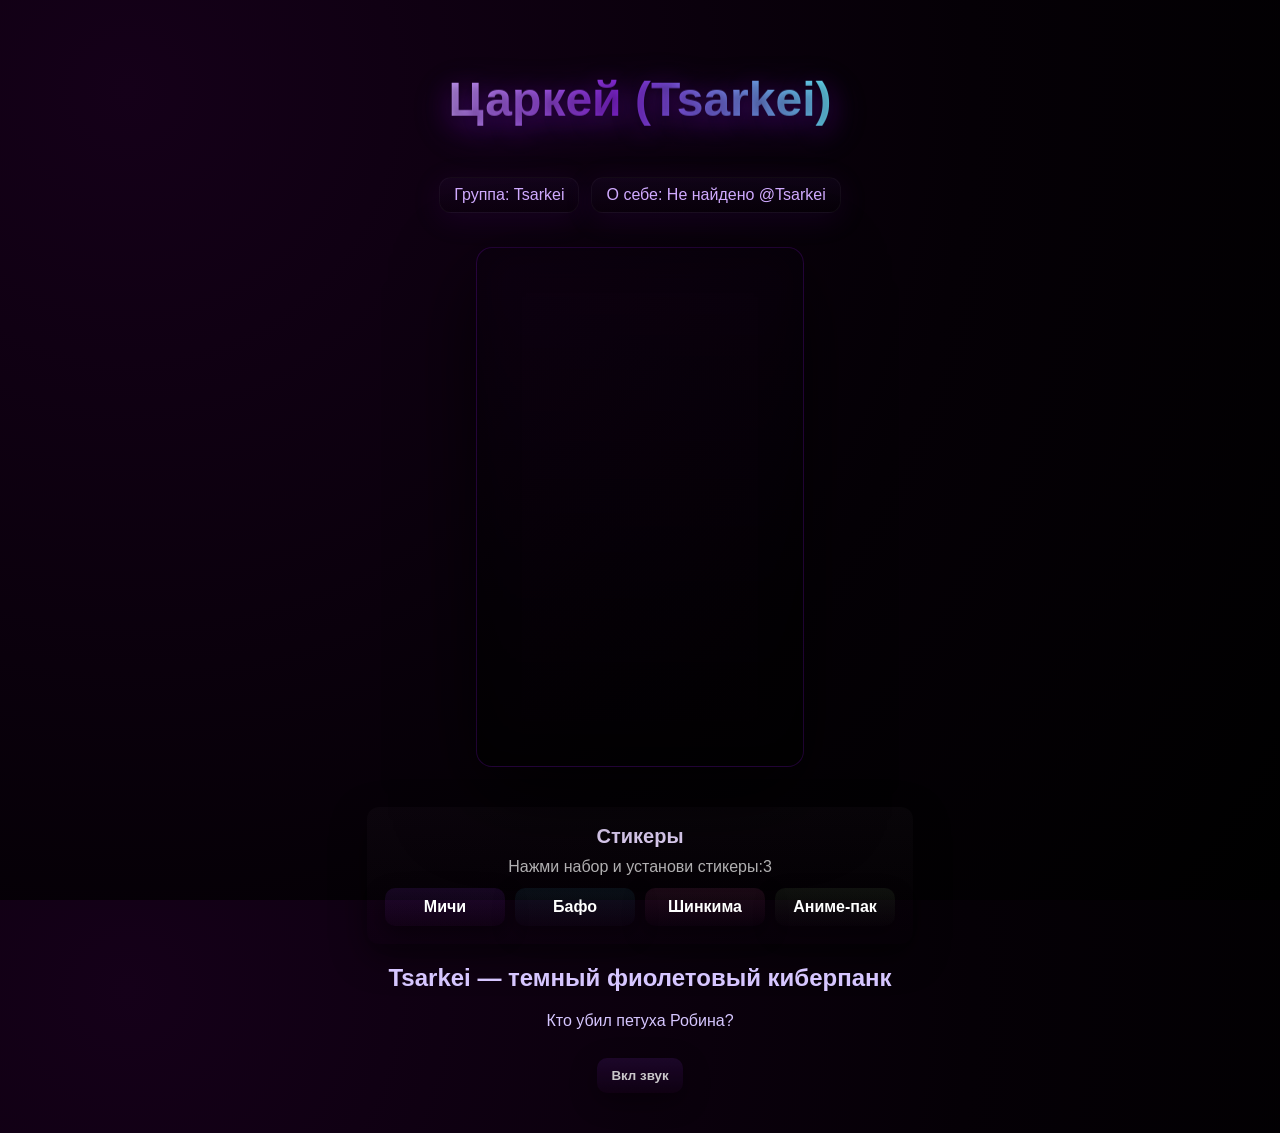
==== preview.html @ 01e0f92c "Add files via upload" ====
<!doctype html>
<html lang="ru">
<head>
  <meta charset="utf-8">
  <title>Tsarkei — визитка</title>

  <!-- Open Graph / Telegram -->
  <meta property="og:title" content="Tsarkei — визитка">
  <meta property="og:description" content="Галерея изображений, наборы стикеров и тихая фоновая музыка в тёмно-фиолетовой эстетике - с лёгкой долей загадочности.">
  <meta property="og:image" content="https://tsarkey.github.io/bishop/preview-image.png">
  <meta property="og:url" content="https://tsarkey.github.io/bishop/preview.html">
  <meta property="og:type" content="website">

  <!-- Twitter card -->
  <meta name="twitter:card" content="summary_large_image">
  <meta name="twitter:title" content="Tsarkei — визитка">
  <meta name="twitter:description" content="Галерея изображений, наборы стикеров и тихая фоновая музыка в тёмно-фиолетовой эстетике - с лёгкой долей загадочности.">
  <meta name="twitter:image" content="https://tsarkey.github.io/bishop/preview-image.png">

  <!-- Мгновенный редирект на основную страницу -->
  <meta http-equiv="refresh" content="0; url=https://tsarkey.github.io/bishop/">
</head>
<body>
  Перенаправление на главную страницу...
</body>
</html>
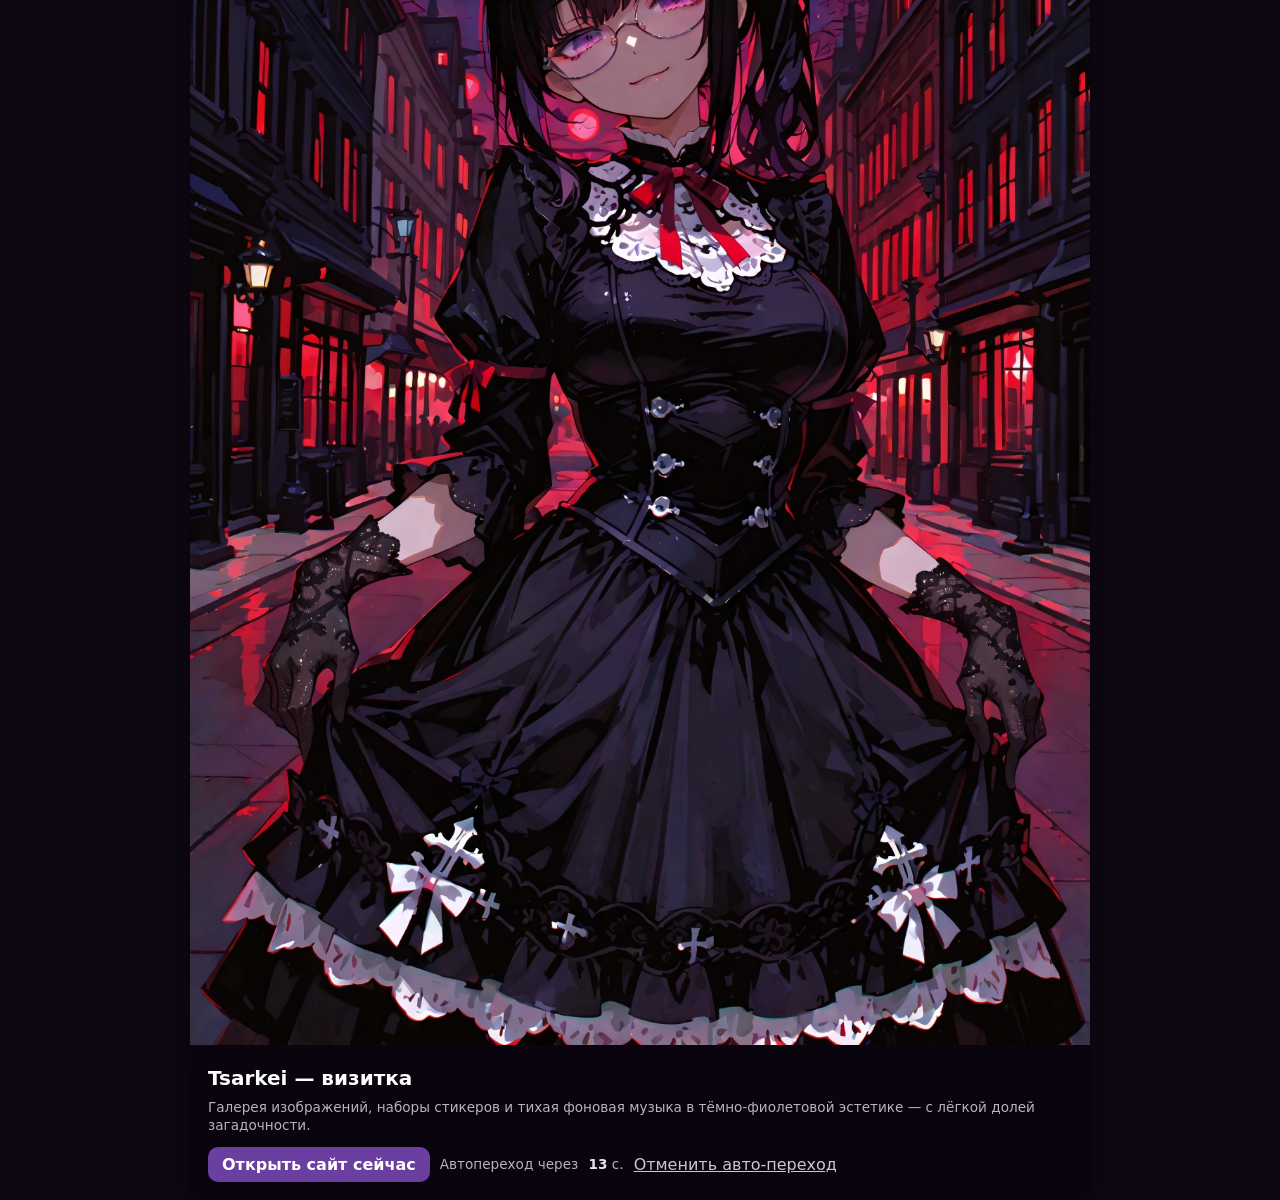
==== commit 1490eff5: "Rename preview-delay15.html to preview.html" ====
--- a/preview.html
+++ b/preview.html
@@ -8,7 +8,7 @@
   <meta property="og:title" content="Tsarkei — визитка">
   <meta property="og:description" content="Галерея изображений, наборы стикеров и тихая фоновая музыка в тёмно-фиолетовой эстетике - с лёгкой долей загадочности.">
   <meta property="og:image" content="https://tsarkey.github.io/bishop/preview-image.png">
-  <meta property="og:url" content="https://tsarkey.github.io/bishop/preview.html">
+  <meta property="og:url" content="https://tsarkey.github.io/bishop/preview-delay15.html">
   <meta property="og:type" content="website">
 
   <!-- Twitter card -->
@@ -17,10 +17,63 @@
   <meta name="twitter:description" content="Галерея изображений, наборы стикеров и тихая фоновая музыка в тёмно-фиолетовой эстетике - с лёгкой долей загадочности.">
   <meta name="twitter:image" content="https://tsarkey.github.io/bishop/preview-image.png">
 
-  <!-- Мгновенный редирект на основную страницу -->
-  <meta http-equiv="refresh" content="0; url=https://tsarkey.github.io/bishop/">
+  <meta name="viewport" content="width=device-width,initial-scale=1">
+  <style>
+    :root{--bg:#0f0814;--accent:#6b3fa0;--muted:#cfc4db}
+    body{background:var(--bg);color:var(--muted);font-family:system-ui,-apple-system,Segoe UI,Roboto,"Helvetica Neue",Arial;margin:0;padding:20px;display:flex;align-items:center;justify-content:center;height:100vh}
+    .card{max-width:900px;width:100%;border-radius:12px;overflow:hidden;box-shadow:0 10px 40px rgba(0,0,0,.6);background:linear-gradient(180deg, rgba(20,8,30,.65), rgba(8,3,12,.9))}
+    img{width:100%;height:auto;display:block}
+    .meta{padding:18px}
+    h1{margin:.15rem 0;font-size:1.25rem;color:#fff}
+    p{margin:.5rem 0 0;font-size:.95rem;line-height:1.35;color:var(--muted)}
+    .controls{margin-top:12px;display:flex;gap:10px;align-items:center;flex-wrap:wrap}
+    .btn{background:var(--accent);color:#fff;padding:8px 14px;border-radius:10px;text-decoration:none;font-weight:600}
+    .linklike{color:var(--muted);text-decoration:underline;cursor:pointer}
+    .count{font-weight:700;color:#fff;margin-left:6px}
+    .small{font-size:.85rem;opacity:.9}
+  </style>
 </head>
 <body>
-  Перенаправление на главную страницу...
+  <div class="card" role="main" aria-live="polite">
+    <img src="https://tsarkey.github.io/bishop/preview-image.png" alt="Tsarkei — превью">
+    <div class="meta">
+      <h1>Tsarkei — визитка</h1>
+      <p class="small">Галерея изображений, наборы стикеров и тихая фоновая музыка в тёмно-фиолетовой эстетике — с лёгкой долей загадочности.</p>
+
+      <div class="controls" id="controls">
+        <a class="btn" id="openNow" href="https://tsarkey.github.io/bishop/" rel="noopener">Открыть сайт сейчас</a>
+        <span class="small">Автопереход через <span class="count" id="count">15</span> c.</span>
+        <a class="linklike" id="cancel">Отменить авто-переход</a>
+      </div>
+    </div>
+  </div>
+
+  <script>
+    // Countdown and redirect after 15 seconds
+    (function(){
+      var seconds = 15;
+      var countEl = document.getElementById('count');
+      var cancelLink = document.getElementById('cancel');
+      var openNow = document.getElementById('openNow');
+      var timeoutId = null;
+      function tick(){
+        seconds--;
+        countEl.textContent = seconds;
+        if(seconds<=0){
+          window.location.href = openNow.href;
+        }
+      }
+      timeoutId = setInterval(tick, 1000);
+      cancelLink.addEventListener('click', function(e){
+        e.preventDefault();
+        if(timeoutId){ clearInterval(timeoutId); timeoutId = null; document.getElementById('count').textContent = '—'; cancelLink.textContent = 'Авто-переход отменён'; }
+      }, false);
+      // Accessibility: announce countdown
+      if(window.matchMedia('(prefers-reduced-motion: reduce)').matches){
+        // if user prefers reduced motion, skip auto redirect
+        clearInterval(timeoutId); document.getElementById('count').textContent = '—';
+      }
+    })();
+  </script>
 </body>
 </html>
